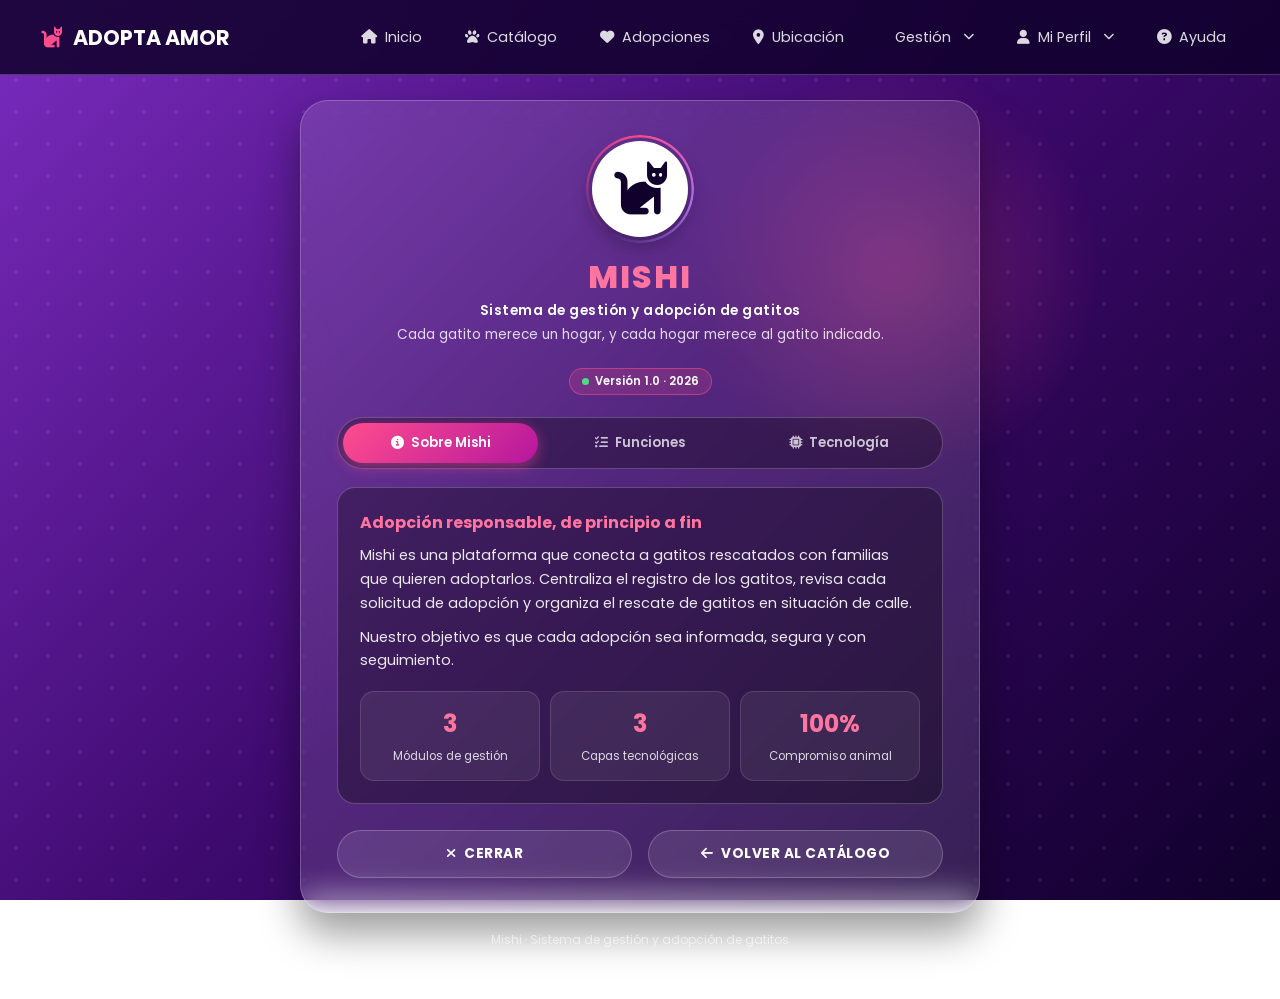
==== source/repos/Mishi-App para web/Mishi-App para web/wwwroot/Acercade.html @ dd4d6bed "Primer commit: Mishi-App con base de datos" ====
﻿<!DOCTYPE html>
<html lang="es">
<head>
    <meta charset="UTF-8">
    <meta name="viewport" content="width=device-width, initial-scale=1.0">
    <title>Acerca de - Mishi</title>
    <link rel="stylesheet" href="https://cdnjs.cloudflare.com/ajax/libs/font-awesome/6.4.0/css/all.min.css">
    <link href="https://fonts.googleapis.com/css2?family=Poppins:wght@400;500;600;700;800&display=swap" rel="stylesheet">
    <style>
        :root {
            --bg-gradient: linear-gradient(135deg, #7b2cbf 0%, #3c096c 50%, #10002b 100%);
            --card-bg: rgba(255, 255, 255, 0.12);
            --card-border: rgba(255, 255, 255, 0.22);
            --accent-pink: #ff4d8d;
            --soft-pink: #ff75a0;
            --text-soft: rgba(255, 255, 255, 0.82);
        }

        * {
            margin: 0;
            padding: 0;
            box-sizing: border-box;
            font-family: 'Poppins', sans-serif;
        }

        html {
            scroll-behavior: smooth;
        }

        body {
            min-height: 100vh;
            background: var(--bg-gradient);
            background-attachment: fixed;
            color: #fff;
            padding: 100px 16px 50px;
            display: flex;
            flex-direction: column;
            align-items: center;
        }

            body::before {
                content: '';
                position: fixed;
                inset: 0;
                background-image: radial-gradient(rgba(255,255,255,0.08) 2px, transparent 2px);
                background-size: 32px 32px;
                pointer-events: none;
                z-index: 0;
            }

        /* Luces de fondo que reaccionan al mouse */
        .glow {
            position: fixed;
            width: 420px;
            height: 420px;
            border-radius: 50%;
            background: radial-gradient(circle, rgba(255,77,141,0.28), transparent 70%);
            pointer-events: none;
            z-index: 0;
            transform: translate(-50%, -50%);
            left: 70%;
            top: 30%;
            transition: left 0.9s ease-out, top 0.9s ease-out;
        }

        /* ============ NAVBAR (sin cambios de estructura) ============ */
        .navbar {
            position: fixed;
            top: 0;
            left: 0;
            width: 100%;
            height: 75px;
            background: rgba(16, 0, 43, 0.85);
            backdrop-filter: blur(15px);
            border-bottom: 1px solid var(--card-border);
            display: flex;
            align-items: center;
            justify-content: space-between;
            padding: 0 40px;
            z-index: 1000;
        }

        .brand-logo {
            color: #fff;
            text-decoration: none;
            font-weight: 700;
            font-size: 1.3rem;
            display: flex;
            align-items: center;
            gap: 10px;
        }

            .brand-logo i {
                color: var(--accent-pink);
                transition: transform .4s;
            }

            .brand-logo:hover i {
                transform: rotate(-15deg) scale(1.2);
            }

        .nav-menu {
            display: flex;
            list-style: none !important;
            gap: 15px;
            margin: 0;
            padding: 0;
        }

        .nav-item a {
            color: rgba(255,255,255,0.85);
            text-decoration: none;
            font-size: 0.9rem;
            padding: 8px 14px;
            border-radius: 20px;
            transition: 0.3s;
            display: flex;
            align-items: center;
            gap: 8px;
        }

            .nav-item a:hover, .nav-item a.active {
                color: #fff;
                background: rgba(255,255,255,0.18);
            }

        .dropdown {
            position: relative;
            display: inline-block;
        }

        .dropdown-content {
            display: none !important;
            position: absolute;
            background: rgba(16, 0, 43, 0.95);
            backdrop-filter: blur(15px);
            min-width: 180px;
            box-shadow: 0 10px 25px rgba(0,0,0,0.4);
            border: 1px solid var(--card-border);
            border-radius: 16px;
            z-index: 1000;
            list-style: none !important;
            padding: 8px 0 !important;
            margin: 0 !important;
            top: 100%;
            left: 0;
        }

            .dropdown-content li {
                list-style: none !important;
            }

                .dropdown-content li a {
                    color: rgba(255,255,255,0.85);
                    padding: 10px 16px;
                    text-decoration: none;
                    display: flex;
                    align-items: center;
                    gap: 10px;
                    font-size: 0.85rem;
                    transition: 0.3s;
                    border-radius: 10px;
                    margin: 0 6px;
                }

                    .dropdown-content li a:hover {
                        background: rgba(255,255,255,0.18);
                        color: #fff;
                    }

        .dropdown:hover > .dropdown-content {
            display: block !important;
            animation: drop .25s ease;
        }

        @keyframes drop {
            from {
                opacity: 0;
                transform: translateY(-6px);
            }

            to {
                opacity: 1;
                transform: none;
            }
        }

        /* ============ TARJETA PRINCIPAL ============ */
        .about-card {
            background: var(--card-bg);
            backdrop-filter: blur(16px);
            border: 1px solid var(--card-border);
            border-radius: 28px;
            width: 100%;
            max-width: 680px;
            padding: 40px 36px 34px;
            text-align: center;
            box-shadow: 0 20px 40px rgba(0,0,0,0.4);
            position: relative;
            z-index: 1;
            animation: enter .8s cubic-bezier(.2,.8,.2,1) both;
            transition: transform .15s ease-out;
            transform-style: preserve-3d;
        }

        @keyframes enter {
            from {
                opacity: 0;
                transform: translateY(30px) scale(.97);
            }

            to {
                opacity: 1;
                transform: none;
            }
        }

        /* Avatar con anillo giratorio */
        .cat-avatar {
            position: relative;
            width: 96px;
            height: 96px;
            margin: 0 auto 16px;
            border-radius: 50%;
            background: #fff;
            display: flex;
            align-items: center;
            justify-content: center;
            box-shadow: 0 8px 20px rgba(0,0,0,0.3);
            cursor: pointer;
            transition: transform .4s cubic-bezier(.3,1.6,.5,1);
        }

            .cat-avatar::before {
                content: '';
                position: absolute;
                inset: -6px;
                border-radius: 50%;
                background: conic-gradient(var(--accent-pink), #b57bff, transparent 60%, var(--accent-pink));
                z-index: -1;
                animation: spin 6s linear infinite;
                -webkit-mask: radial-gradient(farthest-side, transparent calc(100% - 3px), #000 calc(100% - 2px));
                mask: radial-gradient(farthest-side, transparent calc(100% - 3px), #000 calc(100% - 2px));
            }

        @keyframes spin {
            to {
                transform: rotate(360deg);
            }
        }

        .cat-avatar i {
            font-size: 3.3rem;
            color: #10002b;
        }

        .cat-avatar:hover {
            transform: scale(1.1) rotate(-6deg);
        }

        .cat-avatar.purr {
            animation: purr .5s ease;
        }

        @keyframes purr {
            0%,100% {
                transform: scale(1);
            }

            25% {
                transform: scale(1.12) rotate(8deg);
            }

            50% {
                transform: scale(1.08) rotate(-8deg);
            }

            75% {
                transform: scale(1.12) rotate(5deg);
            }
        }

        .title-mishi {
            font-size: 2rem;
            font-weight: 800;
            color: var(--soft-pink);
            letter-spacing: 2px;
        }

        .subtitle-mishi {
            font-size: 0.85rem;
            font-weight: 600;
            color: #fff;
            margin-bottom: 4px;
            letter-spacing: .5px;
        }

        .tagline {
            font-size: .85rem;
            color: var(--text-soft);
            margin-bottom: 22px;
        }

        .version-chip {
            display: inline-flex;
            align-items: center;
            gap: 6px;
            font-size: .72rem;
            font-weight: 600;
            padding: 4px 12px;
            margin-bottom: 22px;
            border-radius: 20px;
            background: rgba(255,77,141,.18);
            border: 1px solid rgba(255,77,141,.5);
        }

            .version-chip .dot {
                width: 7px;
                height: 7px;
                border-radius: 50%;
                background: #4ade80;
                animation: pulse 1.8s infinite;
            }

        @keyframes pulse {
            0% {
                box-shadow: 0 0 0 0 rgba(74,222,128,.7);
            }

            100% {
                box-shadow: 0 0 0 9px rgba(74,222,128,0);
            }
        }

        /* ============ PESTAÑAS ============ */
        .tabs {
            position: relative;
            display: flex;
            gap: 4px;
            padding: 5px;
            background: rgba(0,0,0,0.3);
            border: 1px solid var(--card-border);
            border-radius: 30px;
            margin-bottom: 18px;
        }

        .tab-indicator {
            position: absolute;
            top: 5px;
            bottom: 5px;
            left: 5px;
            background: linear-gradient(135deg, var(--accent-pink), #b5179e);
            border-radius: 25px;
            box-shadow: 0 4px 14px rgba(255,77,141,.45);
            transition: transform .35s cubic-bezier(.5,1.4,.5,1), width .35s;
        }

        .tab-btn {
            position: relative;
            z-index: 1;
            flex: 1;
            border: 0;
            background: none;
            color: rgba(255,255,255,.75);
            padding: 10px 8px;
            border-radius: 25px;
            font-size: .82rem;
            font-weight: 600;
            cursor: pointer;
            display: flex;
            align-items: center;
            justify-content: center;
            gap: 7px;
            transition: color .3s;
        }

            .tab-btn:hover {
                color: #fff;
            }

            .tab-btn.active {
                color: #fff;
            }

        .info-box {
            background: rgba(0,0,0,0.3);
            border: 1px solid var(--card-border);
            border-radius: 18px;
            padding: 22px;
            text-align: left;
            font-size: .9rem;
            line-height: 1.65;
            color: rgba(255,255,255,0.9);
            margin-bottom: 26px;
            min-height: 270px;
        }

        .panel {
            display: none;
        }

            .panel.show {
                display: block;
                animation: fade .45s ease;
            }

        @keyframes fade {
            from {
                opacity: 0;
                transform: translateX(14px);
            }

            to {
                opacity: 1;
                transform: none;
            }
        }

        .panel h3 {
            font-size: 1rem;
            margin-bottom: 8px;
            color: var(--soft-pink);
        }

        .panel p + p {
            margin-top: 10px;
        }

        /* Estadísticas */
        .stats {
            display: grid;
            grid-template-columns: repeat(3, 1fr);
            gap: 10px;
            margin-top: 18px;
        }

        .stat {
            text-align: center;
            padding: 12px 6px;
            border-radius: 14px;
            background: rgba(255,255,255,.07);
            border: 1px solid rgba(255,255,255,.12);
            transition: .3s;
        }

            .stat:hover {
                background: rgba(255,77,141,.18);
                border-color: var(--accent-pink);
                transform: translateY(-3px);
            }

            .stat b {
                display: block;
                font-size: 1.5rem;
                color: var(--soft-pink);
            }

            .stat span {
                font-size: .72rem;
                color: var(--text-soft);
            }

        /* Características */
        .feature-list {
            display: grid;
            gap: 10px;
        }

        .feature {
            display: flex;
            gap: 14px;
            align-items: flex-start;
            padding: 10px 12px;
            border-radius: 14px;
            border: 1px solid transparent;
            transition: .3s;
        }

            .feature:hover {
                background: rgba(255,255,255,.08);
                border-color: var(--card-border);
                transform: translateX(6px);
            }

            .feature .ico {
                flex: 0 0 38px;
                height: 38px;
                border-radius: 12px;
                display: grid;
                place-items: center;
                background: rgba(255,77,141,.2);
                color: var(--soft-pink);
                transition: .3s;
            }

            .feature:hover .ico {
                background: var(--accent-pink);
                color: #fff;
                transform: rotate(-8deg) scale(1.1);
            }

            .feature strong {
                font-size: .88rem;
                display: block;
            }

            .feature small {
                font-size: .78rem;
                color: var(--text-soft);
                line-height: 1.4;
                display: block;
            }

        /* Tecnología */
        .tech-grid {
            display: grid;
            grid-template-columns: repeat(3, 1fr);
            gap: 10px;
        }

        .tech {
            text-align: center;
            padding: 16px 8px;
            border-radius: 16px;
            background: rgba(255,255,255,.07);
            border: 1px solid rgba(255,255,255,.14);
            transition: .35s;
            cursor: default;
        }

            .tech i {
                font-size: 1.6rem;
                color: var(--soft-pink);
                margin-bottom: 8px;
                transition: .35s;
            }

            .tech strong {
                display: block;
                font-size: .8rem;
            }

            .tech small {
                font-size: .7rem;
                color: var(--text-soft);
            }

            .tech:hover {
                transform: translateY(-6px);
                background: rgba(255,77,141,.16);
                border-color: var(--accent-pink);
                box-shadow: 0 10px 22px rgba(0,0,0,.35);
            }

                .tech:hover i {
                    transform: scale(1.25);
                    color: #fff;
                }

        .tech-note {
            margin-top: 14px;
            font-size: .8rem;
            color: var(--text-soft);
        }

        .dev-line {
            margin-top: 14px;
            padding-top: 12px;
            border-top: 1px solid rgba(255,255,255,.15);
            font-size: .85rem;
            display: flex;
            justify-content: space-between;
            flex-wrap: wrap;
            gap: 6px;
        }

            .dev-line span {
                color: var(--text-soft);
            }

        /* ============ BOTONES ============ */
        .btn-row {
            display: flex;
            gap: 16px;
            justify-content: center;
        }

        .btn-action {
            position: relative;
            overflow: hidden;
            flex: 1;
            padding: 13px 20px;
            border-radius: 30px;
            border: 1px solid var(--card-border);
            background: rgba(255,255,255,0.1);
            color: #fff;
            font-weight: 700;
            font-size: .85rem;
            text-transform: uppercase;
            letter-spacing: .5px;
            cursor: pointer;
            transition: 0.3s;
            text-decoration: none;
            display: inline-flex;
            align-items: center;
            justify-content: center;
            gap: 8px;
        }

            .btn-action:hover {
                background: var(--accent-pink);
                border-color: var(--accent-pink);
                transform: translateY(-3px);
                box-shadow: 0 8px 20px rgba(255,77,141,.45);
            }

            .btn-action:active {
                transform: translateY(0);
            }

        .ripple {
            position: absolute;
            border-radius: 50%;
            background: rgba(255,255,255,.45);
            transform: scale(0);
            animation: rip .6s linear;
            pointer-events: none;
        }

        @keyframes rip {
            to {
                transform: scale(4);
                opacity: 0;
            }
        }

        a:focus-visible, button:focus-visible {
            outline: 2px solid #fff;
            outline-offset: 3px;
        }

        .footer-note {
            margin-top: 18px;
            font-size: .75rem;
            color: rgba(255,255,255,.6);
            position: relative;
            z-index: 1;
        }

        @media (max-width: 720px) {
            .navbar {
                padding: 0 16px;
            }

            .nav-menu {
                display: none;
            }

            .about-card {
                padding: 30px 18px;
            }

            .stats, .tech-grid {
                grid-template-columns: 1fr 1fr;
            }

            .btn-row {
                flex-direction: column;
            }

            .tab-btn span {
                display: none;
            }
        }

        @media (prefers-reduced-motion: reduce) {
            *, *::before {
                animation: none !important;
                transition: none !important;
            }
        }
    </style>
</head>
<body>
    <div class="glow" id="glow"></div>

    <nav class="navbar">
        <a href="index.html" class="brand-logo"><i class="fa-solid fa-cat"></i> ADOPTA AMOR</a>
        <ul class="nav-menu">
            <li class="nav-item"><a href="index.html"><i class="fa-solid fa-house"></i> Inicio</a></li>
            <li class="nav-item"><a href="gatos.html"><i class="fa-solid fa-paw"></i> Catálogo</a></li>
            <li class="nav-item"><a href="adopcion.html"><i class="fa-solid fa-heart"></i> Adopciones</a></li>
            <li class="nav-item"><a href="ubicacion.html"><i class="fa-solid fa-location-dot"></i> Ubicación</a></li>
            <li class="nav-item dropdown">
                <a href="#" class="dropbtn"><i class="fa-solid fa-folder-gear"></i> Gestión <i class="fa-solid fa-chevron-down" style="font-size: 0.7rem; margin-left: 4px;"></i></a>
                <ul class="dropdown-content">
                    <li><a href="gestion-gatos.html"><i class="fa-solid fa-cat"></i> Gestión Gatos</a></li>
                    <li><a href="gestion-usuarios.html"><i class="fa-solid fa-users"></i> Gestión Usuarios</a></li>
                    <li><a href="gestion-solicitudes.html"><i class="fa-solid fa-file-lines"></i> Gestión Solicitudes</a></li>
                </ul>
            </li>
            <li class="nav-item dropdown">
                <a href="#" class="dropbtn"><i class="fa-solid fa-user"></i> Mi Perfil <i class="fa-solid fa-chevron-down" style="font-size: 0.7rem; margin-left: 4px;"></i></a>
                <ul class="dropdown-content">
                    <li><a href="perfil.html"><i class="fa-solid fa-id-card"></i> Perfil</a></li>
                    <li><a href="Login.html"><i class="fa-solid fa-right-to-bracket"></i> Login</a></li>
                    <li><a href="Registro.html"><i class="fa-solid fa-user-plus"></i> Registro</a></li>
                    <li><a href="Login.html"><i class="fa-solid fa-right-from-bracket"></i> Salir</a></li>
                </ul>
            </li>
            <li class="nav-item"><a href="acercade.html"><i class="fa-solid fa-circle-question"></i> Ayuda</a></li>
        </ul>
    </nav>

    <main class="about-card" id="card">
        <div class="cat-avatar" id="avatar" title="¡Acarícialo!"><i class="fa-solid fa-cat"></i></div>
        <h1 class="title-mishi">MISHI</h1>
        <p class="subtitle-mishi">Sistema de gestión y adopción de gatitos</p>
        <p class="tagline">Cada gatito merece un hogar, y cada hogar merece al gatito indicado.</p>
        <div class="version-chip"><span class="dot"></span> Versión 1.0 · 2026</div>

        <div class="tabs" role="tablist">
            <div class="tab-indicator" id="indicator"></div>
            <button class="tab-btn active" role="tab" data-tab="sobre"><i class="fa-solid fa-circle-info"></i><span>Sobre Mishi</span></button>
            <button class="tab-btn" role="tab" data-tab="funciones"><i class="fa-solid fa-list-check"></i><span>Funciones</span></button>
            <button class="tab-btn" role="tab" data-tab="tecnologia"><i class="fa-solid fa-microchip"></i><span>Tecnología</span></button>
        </div>

        <div class="info-box">
            <!-- SOBRE -->
            <section class="panel show" id="sobre">
                <h3>Adopción responsable, de principio a fin</h3>
                <p>Mishi es una plataforma que conecta a gatitos rescatados con familias que quieren adoptarlos. Centraliza el registro de los gatitos, revisa cada solicitud de adopción y organiza el rescate de gatitos en situación de calle.</p>
                <p>Nuestro objetivo es que cada adopción sea informada, segura y con seguimiento.</p>
                <div class="stats">
                    <div class="stat"><b data-count="3">0</b><span>Módulos de gestión</span></div>
                    <div class="stat"><b data-count="3">0</b><span>Capas tecnológicas</span></div>
                    <div class="stat"><b data-count="100" data-suffix="%">0</b><span>Compromiso animal</span></div>
                </div>
            </section>
            <section class="panel" id="funciones">
                <div class="feature-list">
                    <div class="feature"><div class="ico"><i class="fa-solid fa-paw"></i></div><div><strong>Catálogo de gatitos</strong><small>Consulta los gatitos disponibles con su información y estado.</small></div></div>
                    <div class="feature"><div class="ico"><i class="fa-solid fa-file-lines"></i></div><div><strong>Solicitudes de adopción</strong><small>Envía, revisa y da seguimiento a cada solicitud.</small></div></div>
                    <div class="feature"><div class="ico"><i class="fa-solid fa-users"></i></div><div><strong>Gestión de usuarios</strong><small>Administra cuentas y permisos según el rol de cada persona.</small></div></div>
                    <div class="feature"><div class="ico"><i class="fa-solid fa-house-chimney"></i></div><div><strong>Rescate y refugio</strong><small>Registra a los gatitos rescatados y ubica el punto de atención.</small></div></div>
                </div>
            </section>
            <section class="panel" id="tecnologia">
                <div class="tech-grid">
                    <div class="tech"><i class="fa-solid fa-window-maximize"></i><strong>WinForms</strong><small>Aplicación de escritorio</small></div>
                    <div class="tech"><i class="fa-solid fa-server"></i><strong>ASP.NET Core</strong><small>Web API</small></div>
                    <div class="tech"><i class="fa-solid fa-database"></i><strong>SQL Server</strong><small>Base de datos</small></div>
                </div>
                <p class="tech-note">La aplicación y la web se conectan a la misma API, así que la información siempre está sincronizada.</p>
                <div class="dev-line"><strong><i class="fa-solid fa-code" style="color:var(--soft-pink)"></i> Desarrollado por Kimberly Jaimes</strong><span>© 2026</span></div>
            </section>
        </div>

        <div class="btn-row">
            <button id="btnCerrar" class="btn-action"><i class="fa-solid fa-xmark"></i> Cerrar</button>
            <a href="gatos.html" class="btn-action"><i class="fa-solid fa-arrow-left"></i> Volver al catálogo</a>
        </div>
    </main>

    <p class="footer-note">Mishi · Sistema de gestión y adopción de gatitos</p>

    <script src="acercade.js"></script>
</body>
</html>
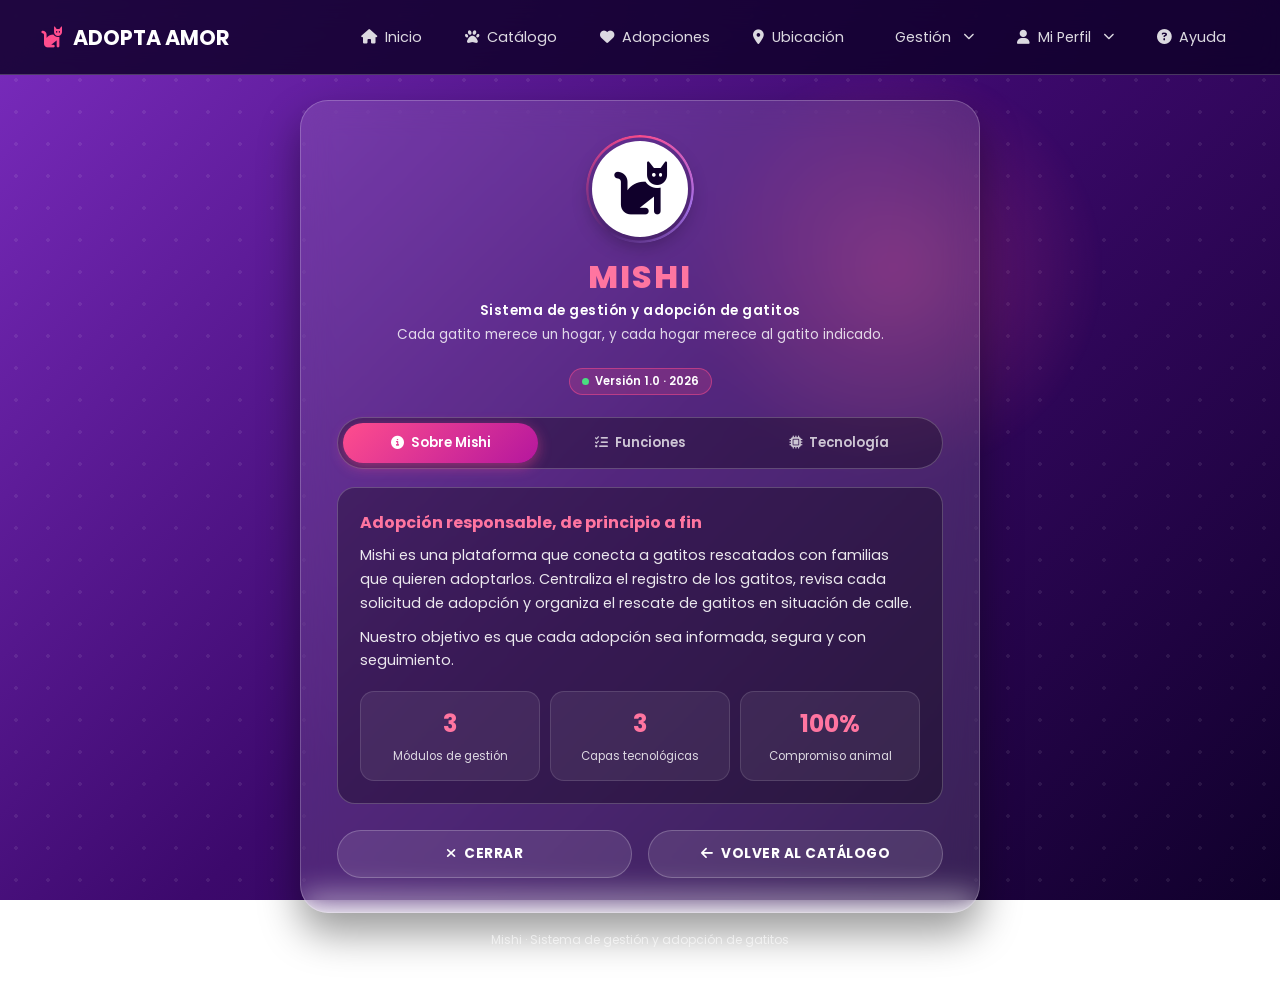
==== commit 7b6b9e37: "Actualización del proyecto" ====
--- a/source/repos/Mishi-App para web/Mishi-App para web/wwwroot/Acercade.html
+++ b/source/repos/Mishi-App para web/Mishi-App para web/wwwroot/Acercade.html
@@ -748,7 +748,7 @@
             </section>
             <section class="panel" id="tecnologia">
                 <div class="tech-grid">
-                    <div class="tech"><i class="fa-solid fa-window-maximize"></i><strong>WinForms</strong><small>Aplicación de escritorio</small></div>
+                    <div class="tech"><i class="fa-solid fa-window-maximize"></i><strong>HTML / CSS / JS</strong><small>Interfaz web</small></div>
                     <div class="tech"><i class="fa-solid fa-server"></i><strong>ASP.NET Core</strong><small>Web API</small></div>
                     <div class="tech"><i class="fa-solid fa-database"></i><strong>SQL Server</strong><small>Base de datos</small></div>
                 </div>
@@ -762,7 +762,6 @@
             <a href="gatos.html" class="btn-action"><i class="fa-solid fa-arrow-left"></i> Volver al catálogo</a>
         </div>
     </main>
-
     <p class="footer-note">Mishi · Sistema de gestión y adopción de gatitos</p>
 
     <script src="acercade.js"></script>
